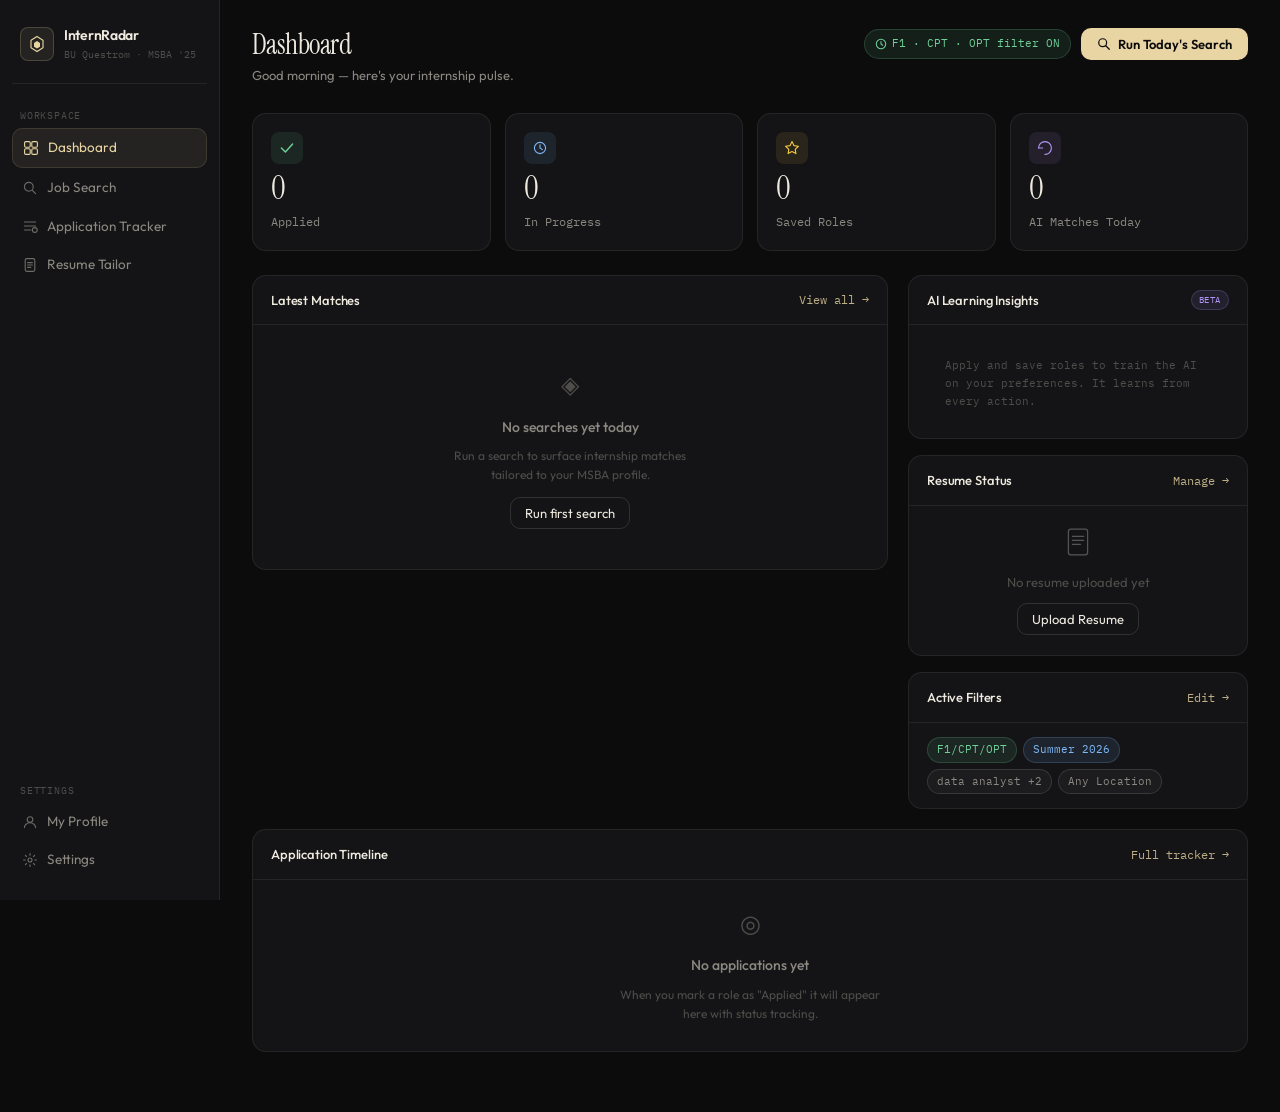
==== index.html @ 654e5e4c "Initial folder upload" ====
<!DOCTYPE html>
<html lang="en">
<head>
<meta charset="UTF-8">
<meta name="viewport" content="width=device-width, initial-scale=1.0">
<title>InternRadar — BU Questrom</title>
<link rel="preconnect" href="https://fonts.googleapis.com">
<link href="https://fonts.googleapis.com/css2?family=Instrument+Serif:ital@0;1&family=IBM+Plex+Mono:wght@400;500&family=Outfit:wght@300;400;500;600&display=swap" rel="stylesheet">
<link rel="stylesheet" href="css/app.css">
</head>
<body>
<div id="app">
  <!-- Sidebar Nav -->
  <nav class="sidebar" id="sidebar">
    <div class="sidebar-logo">
      <div class="logo-hex">
        <svg viewBox="0 0 24 24" width="18" height="18" fill="none"><path d="M12 2L20 7V17L12 22L4 17V7L12 2Z" stroke="currentColor" stroke-width="1.5"/><path d="M12 8L16 10.5V15.5L12 18L8 15.5V10.5L12 8Z" fill="currentColor"/></svg>
      </div>
      <div>
        <div class="logo-name">InternRadar</div>
        <div class="logo-sub">BU Questrom · MSBA '25</div>
      </div>
    </div>

    <div class="nav-section-label">Workspace</div>
    <a href="index.html" class="nav-item active" data-page="dashboard">
      <svg viewBox="0 0 20 20" width="16" height="16" fill="none"><rect x="2" y="2" width="7" height="7" rx="1.5" stroke="currentColor" stroke-width="1.4"/><rect x="11" y="2" width="7" height="7" rx="1.5" stroke="currentColor" stroke-width="1.4"/><rect x="2" y="11" width="7" height="7" rx="1.5" stroke="currentColor" stroke-width="1.4"/><rect x="11" y="11" width="7" height="7" rx="1.5" stroke="currentColor" stroke-width="1.4"/></svg>
      Dashboard
    </a>
    <a href="pages/search.html" class="nav-item" data-page="search">
      <svg viewBox="0 0 20 20" width="16" height="16" fill="none"><circle cx="8.5" cy="8.5" r="5.5" stroke="currentColor" stroke-width="1.4"/><path d="M13 13L17 17" stroke="currentColor" stroke-width="1.4" stroke-linecap="round"/></svg>
      Job Search
    </a>
    <a href="pages/tracker.html" class="nav-item" data-page="tracker">
      <svg viewBox="0 0 20 20" width="16" height="16" fill="none"><path d="M3 5h14M3 10h14M3 15h8" stroke="currentColor" stroke-width="1.4" stroke-linecap="round"/><circle cx="16" cy="15" r="3" stroke="currentColor" stroke-width="1.4"/></svg>
      Application Tracker
    </a>
    <a href="pages/resume.html" class="nav-item" data-page="resume">
      <svg viewBox="0 0 20 20" width="16" height="16" fill="none"><rect x="4" y="2" width="12" height="16" rx="2" stroke="currentColor" stroke-width="1.4"/><path d="M7 7h6M7 10h6M7 13h4" stroke="currentColor" stroke-width="1.4" stroke-linecap="round"/></svg>
      Resume Tailor
    </a>

    <div class="nav-section-label" style="margin-top:auto">Settings</div>
    <a href="pages/profile.html" class="nav-item" data-page="profile">
      <svg viewBox="0 0 20 20" width="16" height="16" fill="none"><circle cx="10" cy="7" r="3.5" stroke="currentColor" stroke-width="1.4"/><path d="M3 17c0-3.314 3.134-6 7-6s7 2.686 7 6" stroke="currentColor" stroke-width="1.4" stroke-linecap="round"/></svg>
      My Profile
    </a>
    <a href="pages/settings.html" class="nav-item" data-page="settings">
      <svg viewBox="0 0 20 20" width="16" height="16" fill="none"><circle cx="10" cy="10" r="2.5" stroke="currentColor" stroke-width="1.4"/><path d="M10 2v2M10 16v2M2 10h2M16 10h2M4.22 4.22l1.42 1.42M14.36 14.36l1.42 1.42M4.22 15.78l1.42-1.42M14.36 5.64l1.42-1.42" stroke="currentColor" stroke-width="1.4" stroke-linecap="round"/></svg>
      Settings
    </a>
  </nav>

  <!-- Main content -->
  <main class="main-content">
    <div class="topbar">
      <div>
        <h1 class="page-title">Dashboard</h1>
        <p class="page-sub" id="greeting-text">Good morning — here's your internship pulse.</p>
      </div>
      <div class="topbar-actions">
        <div class="visa-badge">
          <svg viewBox="0 0 14 14" width="12" height="12" fill="none"><circle cx="7" cy="7" r="5.5" stroke="currentColor" stroke-width="1.2"/><path d="M7 4v3l2 1.5" stroke="currentColor" stroke-width="1.2" stroke-linecap="round"/></svg>
          F1 · CPT · OPT filter ON
        </div>
        <button class="btn-primary" onclick="window.location='pages/search.html'">
          <svg viewBox="0 0 16 16" width="14" height="14" fill="none"><circle cx="6.5" cy="6.5" r="4.5" stroke="currentColor" stroke-width="1.4"/><path d="M10 10L14 14" stroke="currentColor" stroke-width="1.4" stroke-linecap="round"/></svg>
          Run Today's Search
        </button>
      </div>
    </div>

    <!-- Stats grid -->
    <div class="stats-grid" id="stats-grid">
      <div class="stat-card">
        <div class="stat-icon green">
          <svg viewBox="0 0 20 20" width="16" height="16" fill="none"><path d="M3 10l5 5L17 5" stroke="currentColor" stroke-width="1.8" stroke-linecap="round" stroke-linejoin="round"/></svg>
        </div>
        <div class="stat-value" id="stat-applied">0</div>
        <div class="stat-label">Applied</div>
      </div>
      <div class="stat-card">
        <div class="stat-icon blue">
          <svg viewBox="0 0 20 20" width="16" height="16" fill="none"><circle cx="10" cy="10" r="7" stroke="currentColor" stroke-width="1.4"/><path d="M10 6v4l3 2" stroke="currentColor" stroke-width="1.4" stroke-linecap="round"/></svg>
        </div>
        <div class="stat-value" id="stat-pending">0</div>
        <div class="stat-label">In Progress</div>
      </div>
      <div class="stat-card">
        <div class="stat-icon amber">
          <svg viewBox="0 0 20 20" width="16" height="16" fill="none"><path d="M10 2l2.4 5 5.6.8-4 3.9.9 5.3L10 14.5l-4.9 2.5.9-5.3L2 7.8l5.6-.8L10 2z" stroke="currentColor" stroke-width="1.4" stroke-linejoin="round"/></svg>
        </div>
        <div class="stat-value" id="stat-saved">0</div>
        <div class="stat-label">Saved Roles</div>
      </div>
      <div class="stat-card">
        <div class="stat-icon purple">
          <svg viewBox="0 0 20 20" width="16" height="16" fill="none"><path d="M2 10C2 5.58 5.58 2 10 2s8 3.58 8 8-3.58 8-8 8" stroke="currentColor" stroke-width="1.4" stroke-linecap="round"/><path d="M2 10h5" stroke="currentColor" stroke-width="1.4" stroke-linecap="round"/></svg>
        </div>
        <div class="stat-value" id="stat-matches">0</div>
        <div class="stat-label">AI Matches Today</div>
      </div>
    </div>

    <!-- Two column layout -->
    <div class="dashboard-grid">

      <!-- Recent jobs -->
      <div class="panel">
        <div class="panel-header">
          <span class="panel-title">Latest Matches</span>
          <a href="pages/search.html" class="panel-link">View all →</a>
        </div>
        <div id="recent-jobs">
          <div class="empty-state">
            <div class="empty-icon">◈</div>
            <div class="empty-title">No searches yet today</div>
            <div class="empty-desc">Run a search to surface internship matches tailored to your MSBA profile.</div>
            <button class="btn-secondary" onclick="window.location='pages/search.html'">Run first search</button>
          </div>
        </div>
      </div>

      <!-- Right column -->
      <div class="right-col">

        <!-- Learning insight -->
        <div class="panel" id="learning-panel">
          <div class="panel-header">
            <span class="panel-title">AI Learning Insights</span>
            <span class="badge-new">BETA</span>
          </div>
          <div id="learning-content">
            <div class="insight-placeholder">
              <div class="insight-bar" style="width:85%"><span>Data Analytics</span><span>85%</span></div>
              <div class="insight-bar" style="width:70%"><span>Business Intelligence</span><span>70%</span></div>
              <div class="insight-bar" style="width:55%"><span>Strategy / Ops</span><span>55%</span></div>
              <div class="insight-note">Apply to more roles to improve these preferences.</div>
            </div>
          </div>
        </div>

        <!-- Resume status -->
        <div class="panel">
          <div class="panel-header">
            <span class="panel-title">Resume Status</span>
            <a href="pages/resume.html" class="panel-link">Manage →</a>
          </div>
          <div id="resume-status-widget">
            <div class="resume-empty">
              <svg viewBox="0 0 40 40" width="32" height="32" fill="none" style="margin-bottom:8px;opacity:0.3"><rect x="8" y="4" width="24" height="32" rx="3" stroke="currentColor" stroke-width="1.5"/><path d="M13 13h14M13 18h14M13 23h10" stroke="currentColor" stroke-width="1.5" stroke-linecap="round"/></svg>
              <div style="font-size:13px;color:var(--text3)">No resume uploaded yet</div>
              <button class="btn-secondary" style="margin-top:10px" onclick="window.location='pages/resume.html'">Upload Resume</button>
            </div>
          </div>
        </div>

        <!-- Quick filters reminder -->
        <div class="panel filter-summary-panel">
          <div class="panel-header"><span class="panel-title">Active Filters</span><a href="pages/settings.html" class="panel-link">Edit →</a></div>
          <div class="filter-tags" id="filter-tags">
            <span class="ftag ftag-green">F1/CPT/OPT</span>
            <span class="ftag ftag-blue">Summer 2026</span>
            <span class="ftag" id="ftag-roles">All Roles</span>
            <span class="ftag" id="ftag-loc">Any Location</span>
          </div>
        </div>

      </div>
    </div>

    <!-- Application timeline -->
    <div class="panel" style="margin-top:20px">
      <div class="panel-header">
        <span class="panel-title">Application Timeline</span>
        <a href="pages/tracker.html" class="panel-link">Full tracker →</a>
      </div>
      <div id="timeline-empty" class="empty-state" style="padding:24px">
        <div class="empty-icon">◎</div>
        <div class="empty-title">No applications yet</div>
        <div class="empty-desc">When you mark a role as "Applied" it will appear here with status tracking.</div>
      </div>
      <div id="timeline-entries" style="display:none"></div>
    </div>

  </main>
</div>

<script src="js/storage.js"></script>
<script src="js/app.js"></script>
<script>
  initDashboard();
</script>
</body>
</html>
---- css/app.css ----
/* =============================================
   InternRadar — Design System
   Dark editorial theme with warm accents
   ============================================= */

*, *::before, *::after { box-sizing: border-box; margin: 0; padding: 0; }

:root {
  --bg:        #0c0c0d;
  --surface:   #141416;
  --surface2:  #1c1c1f;
  --surface3:  #242428;
  --border:    rgba(255,255,255,0.07);
  --border2:   rgba(255,255,255,0.12);
  --border3:   rgba(255,255,255,0.18);

  --text:      #eeeae0;
  --text2:     #8a8880;
  --text3:     #4e4d4a;

  --accent:    #e8d5a3;
  --accent-bg: rgba(232,213,163,0.08);
  --accent-bg2:rgba(232,213,163,0.04);

  --green:     #6fcf97;
  --green-bg:  rgba(111,207,151,0.10);
  --blue:      #7eb8f7;
  --blue-bg:   rgba(126,184,247,0.10);
  --amber:     #f5c842;
  --amber-bg:  rgba(245,200,66,0.10);
  --purple:    #b097f7;
  --purple-bg: rgba(176,151,247,0.10);
  --red:       #f47c7c;
  --red-bg:    rgba(244,124,124,0.10);

  --sidebar-w: 220px;
  --radius:    10px;
  --radius-lg: 14px;
  --radius-xl: 20px;

  --font-body:  'Outfit', sans-serif;
  --font-serif: 'Instrument Serif', serif;
  --font-mono:  'IBM Plex Mono', monospace;
}

html, body { height: 100%; }
body {
  font-family: var(--font-body);
  background: var(--bg);
  color: var(--text);
  font-size: 14px;
  line-height: 1.6;
  -webkit-font-smoothing: antialiased;
}

#app { display: flex; min-height: 100vh; }

.sidebar {
  width: var(--sidebar-w);
  min-height: 100vh;
  background: var(--surface);
  border-right: 1px solid var(--border);
  display: flex;
  flex-direction: column;
  padding: 20px 12px;
  position: fixed;
  top: 0; left: 0; bottom: 0;
  z-index: 50;
}
.sidebar-logo {
  display: flex;
  align-items: center;
  gap: 10px;
  padding: 4px 8px 20px;
  border-bottom: 1px solid var(--border);
  margin-bottom: 16px;
}
.logo-hex {
  width: 34px; height: 34px;
  background: var(--accent-bg);
  border: 1px solid rgba(232,213,163,0.2);
  border-radius: 8px;
  display: flex; align-items: center; justify-content: center;
  color: var(--accent);
  flex-shrink: 0;
}
.logo-name { font-size: 14px; font-weight: 600; letter-spacing: -0.02em; }
.logo-sub  { font-size: 10px; font-family: var(--font-mono); color: var(--text3); margin-top: 1px; }

.nav-section-label {
  font-size: 10px; font-family: var(--font-mono); color: var(--text3);
  letter-spacing: 0.08em; text-transform: uppercase;
  padding: 0 8px; margin: 8px 0 4px;
}
.nav-item {
  display: flex; align-items: center; gap: 9px;
  padding: 8px 10px; border-radius: var(--radius);
  color: var(--text2); text-decoration: none;
  font-size: 13.5px; font-weight: 400;
  transition: all 0.13s; margin-bottom: 1px;
}
.nav-item:hover { background: var(--surface2); color: var(--text); }
.nav-item.active { background: var(--accent-bg); color: var(--accent); border: 1px solid rgba(232,213,163,0.12); }
.nav-item svg { flex-shrink: 0; opacity: 0.75; }
.nav-item.active svg { opacity: 1; }

.main-content {
  margin-left: var(--sidebar-w);
  flex: 1;
  padding: 28px 32px 60px;
  max-width: calc(100vw - var(--sidebar-w));
}

.topbar {
  display: flex; align-items: flex-start; justify-content: space-between;
  margin-bottom: 28px; gap: 16px; flex-wrap: wrap;
}
.page-title {
  font-family: var(--font-serif);
  font-size: 28px; font-weight: 400;
  letter-spacing: -0.02em; line-height: 1.2;
}
.page-sub { font-size: 13px; color: var(--text2); margin-top: 3px; }
.topbar-actions { display: flex; align-items: center; gap: 10px; flex-shrink: 0; flex-wrap: wrap; }

.visa-badge {
  display: flex; align-items: center; gap: 5px;
  font-size: 11px; font-family: var(--font-mono);
  color: var(--green); background: var(--green-bg);
  border: 1px solid rgba(111,207,151,0.2);
  padding: 5px 10px; border-radius: 20px;
}
.badge-new {
  font-size: 9px; font-family: var(--font-mono); letter-spacing: 0.06em;
  color: var(--purple); background: var(--purple-bg);
  border: 1px solid rgba(176,151,247,0.2);
  padding: 2px 7px; border-radius: 10px;
}

.btn-primary {
  display: inline-flex; align-items: center; gap: 7px;
  padding: 8px 16px; background: var(--accent); color: #0c0c0d;
  border: none; border-radius: var(--radius);
  font-family: var(--font-body); font-size: 13px; font-weight: 600;
  cursor: pointer; transition: opacity 0.13s, transform 0.1s; white-space: nowrap;
}
.btn-primary:hover { opacity: 0.85; }
.btn-primary:active { transform: scale(0.98); }
.btn-primary:disabled { opacity: 0.4; cursor: not-allowed; }

.btn-secondary {
  display: inline-flex; align-items: center; gap: 7px;
  padding: 7px 14px; background: transparent; color: var(--text);
  border: 1px solid var(--border2); border-radius: var(--radius);
  font-family: var(--font-body); font-size: 13px; font-weight: 400;
  cursor: pointer; transition: all 0.13s; white-space: nowrap;
}
.btn-secondary:hover { border-color: var(--border3); background: var(--surface2); }
.btn-secondary:active { transform: scale(0.98); }

.btn-ghost {
  display: inline-flex; align-items: center; gap: 6px;
  padding: 6px 12px; background: transparent; color: var(--text2);
  border: none; border-radius: var(--radius);
  font-family: var(--font-body); font-size: 12px; cursor: pointer; transition: all 0.13s;
}
.btn-ghost:hover { background: var(--surface2); color: var(--text); }

.stats-grid {
  display: grid; grid-template-columns: repeat(4, 1fr);
  gap: 14px; margin-bottom: 24px;
}
.stat-card {
  background: var(--surface); border: 1px solid var(--border);
  border-radius: var(--radius-lg); padding: 18px;
  display: flex; flex-direction: column; gap: 8px;
}
.stat-icon { width: 32px; height: 32px; border-radius: 8px; display: flex; align-items: center; justify-content: center; }
.stat-icon.green  { background: var(--green-bg);  color: var(--green);  }
.stat-icon.blue   { background: var(--blue-bg);   color: var(--blue);   }
.stat-icon.amber  { background: var(--amber-bg);  color: var(--amber);  }
.stat-icon.purple { background: var(--purple-bg); color: var(--purple); }
.stat-value { font-family: var(--font-serif); font-size: 32px; line-height: 1; }
.stat-label { font-size: 12px; color: var(--text2); font-family: var(--font-mono); }

.dashboard-grid { display: grid; grid-template-columns: 1fr 340px; gap: 20px; align-items: start; }
.right-col { display: flex; flex-direction: column; gap: 16px; }

.panel { background: var(--surface); border: 1px solid var(--border); border-radius: var(--radius-lg); overflow: hidden; }
.panel-header {
  display: flex; align-items: center; justify-content: space-between;
  padding: 14px 18px; border-bottom: 1px solid var(--border);
}
.panel-title { font-size: 13px; font-weight: 500; letter-spacing: -0.01em; }
.panel-link { font-size: 12px; font-family: var(--font-mono); color: var(--accent); text-decoration: none; opacity: 0.8; }
.panel-link:hover { opacity: 1; }

.empty-state { display: flex; flex-direction: column; align-items: center; text-align: center; padding: 40px 24px; gap: 8px; }
.empty-icon  { font-size: 24px; color: var(--text3); margin-bottom: 4px; }
.empty-title { font-size: 14px; font-weight: 500; color: var(--text2); }
.empty-desc  { font-size: 12px; color: var(--text3); max-width: 260px; line-height: 1.6; margin-bottom: 4px; }

.insight-placeholder { padding: 14px 18px; }
.insight-bar {
  display: flex; align-items: center; justify-content: space-between;
  font-size: 12px; color: var(--text2); margin-bottom: 14px; position: relative;
  padding-bottom: 6px;
}
.insight-bar-track {
  position: absolute; left: 0; bottom: 0;
  height: 2px; background: var(--surface3); border-radius: 2px; width: 100%;
}
.insight-bar-fill {
  position: absolute; left: 0; bottom: 0;
  height: 2px; background: var(--accent); border-radius: 2px; opacity: 0.5;
}
.insight-note { font-size: 11px; font-family: var(--font-mono); color: var(--text3); margin-top: 4px; }

.filter-tags { display: flex; flex-wrap: wrap; gap: 6px; padding: 14px 18px; }
.ftag { font-size: 11px; font-family: var(--font-mono); padding: 3px 9px; border-radius: 20px; background: var(--surface2); border: 1px solid var(--border2); color: var(--text2); }
.ftag-green { background: var(--green-bg); border-color: rgba(111,207,151,0.2); color: var(--green); }
.ftag-blue  { background: var(--blue-bg);  border-color: rgba(126,184,247,0.2);  color: var(--blue);  }

.job-card { background: var(--surface); border: 1px solid var(--border); border-radius: var(--radius-lg); padding: 18px 20px; transition: border-color 0.14s; }
.job-card:hover { border-color: var(--border3); }
.job-card-top { display: flex; align-items: flex-start; justify-content: space-between; gap: 12px; margin-bottom: 8px; }
.job-co { font-size: 11px; font-family: var(--font-mono); color: var(--accent); margin-bottom: 3px; letter-spacing: 0.03em; }
.job-title-text { font-size: 15px; font-weight: 500; line-height: 1.3; }
.match-pill { flex-shrink: 0; font-size: 10px; font-family: var(--font-mono); padding: 3px 8px; border-radius: 20px; white-space: nowrap; }
.match-high   { background: var(--green-bg);  color: var(--green);  border: 1px solid rgba(111,207,151,0.2); }
.match-medium { background: var(--blue-bg);   color: var(--blue);   border: 1px solid rgba(126,184,247,0.2); }
.match-new    { background: var(--amber-bg);  color: var(--amber);  border: 1px solid rgba(245,200,66,0.2);  }

.job-meta-row { display: flex; flex-wrap: wrap; gap: 6px; margin: 8px 0; }
.meta-chip { font-size: 11px; font-family: var(--font-mono); color: var(--text3); background: var(--surface2); border: 1px solid var(--border); padding: 2px 8px; border-radius: 5px; }
.meta-chip.visa-ok { color: var(--green); background: var(--green-bg); border-color: rgba(111,207,151,0.15); }
.job-summary { font-size: 13px; color: var(--text2); line-height: 1.65; margin: 8px 0; }
.job-skills-row { display: flex; flex-wrap: wrap; gap: 5px; margin: 8px 0; }
.skill-tag { font-size: 11px; font-family: var(--font-mono); background: var(--surface3); color: var(--text2); padding: 2px 7px; border-radius: 4px; }
.job-card-footer { display: flex; align-items: center; justify-content: space-between; margin-top: 12px; padding-top: 12px; border-top: 1px solid var(--border); }
.job-source-label { font-size: 11px; font-family: var(--font-mono); color: var(--text3); }
.job-actions { display: flex; gap: 6px; }

.btn-save { font-size: 11px; font-family: var(--font-mono); padding: 5px 10px; border: 1px solid var(--border2); border-radius: 6px; background: transparent; color: var(--text2); cursor: pointer; transition: all 0.12s; }
.btn-save:hover { border-color: var(--amber); color: var(--amber); }
.btn-save.saved { border-color: var(--amber); color: var(--amber); background: var(--amber-bg); }
.btn-apply { font-size: 11px; font-family: var(--font-mono); padding: 5px 12px; border: 1px solid var(--border2); border-radius: 6px; background: transparent; color: var(--text); cursor: pointer; transition: all 0.12s; text-decoration: none; display: inline-flex; align-items: center; gap: 4px; }
.btn-apply:hover { border-color: var(--accent); color: var(--accent); }
.btn-tailor { font-size: 11px; font-family: var(--font-mono); padding: 5px 10px; border: 1px solid rgba(176,151,247,0.2); border-radius: 6px; background: var(--purple-bg); color: var(--purple); cursor: pointer; transition: all 0.12s; }
.btn-tailor:hover { opacity: 0.8; }

.field-group { display: flex; flex-direction: column; gap: 5px; margin-bottom: 16px; }
.field-label { font-size: 11px; font-family: var(--font-mono); color: var(--text3); letter-spacing: 0.06em; text-transform: uppercase; }
.field-input, .field-select, .field-textarea { width: 100%; background: var(--surface2); border: 1px solid var(--border2); border-radius: var(--radius); padding: 9px 12px; color: var(--text); font-family: var(--font-body); font-size: 13px; outline: none; transition: border-color 0.13s; resize: none; }
.field-input:focus, .field-select:focus, .field-textarea:focus { border-color: var(--accent); }
.field-select option { background: var(--surface2); }

.chip-group { display: flex; flex-wrap: wrap; gap: 6px; margin-top: 6px; }
.chip { font-size: 12px; font-family: var(--font-mono); padding: 4px 11px; border-radius: 20px; border: 1px solid var(--border2); background: transparent; color: var(--text2); cursor: pointer; transition: all 0.12s; }
.chip:hover { border-color: var(--border3); color: var(--text); }
.chip.active { background: var(--accent-bg); border-color: rgba(232,213,163,0.25); color: var(--accent); }

.loading-wrap { display: none; padding: 48px; text-align: center; }
.loading-wrap.show { display: block; }
.spinner { width: 32px; height: 32px; border: 2px solid var(--border2); border-top-color: var(--accent); border-radius: 50%; animation: spin 0.75s linear infinite; margin: 0 auto 14px; }
@keyframes spin { to { transform: rotate(360deg); } }
.loading-msg { font-size: 13px; color: var(--text2); }
.loading-ticker { font-size: 11px; font-family: var(--font-mono); color: var(--text3); margin-top: 6px; min-height: 16px; }

.tracker-table { width: 100%; border-collapse: collapse; }
.tracker-table th { font-size: 11px; font-family: var(--font-mono); color: var(--text3); letter-spacing: 0.05em; text-transform: uppercase; padding: 10px 16px; text-align: left; border-bottom: 1px solid var(--border); background: var(--surface2); }
.tracker-table td { padding: 12px 16px; font-size: 13px; color: var(--text2); border-bottom: 1px solid var(--border); vertical-align: middle; }
.tracker-table tr:last-child td { border-bottom: none; }
.tracker-table tr:hover td { background: var(--surface2); }

.status-pill { display: inline-block; font-size: 10px; font-family: var(--font-mono); padding: 3px 8px; border-radius: 20px; }
.status-applied   { background: var(--blue-bg);   color: var(--blue);   border: 1px solid rgba(126,184,247,0.2); }
.status-saved     { background: var(--amber-bg);  color: var(--amber);  border: 1px solid rgba(245,200,66,0.2);  }
.status-interview { background: var(--purple-bg); color: var(--purple); border: 1px solid rgba(176,151,247,0.2); }
.status-rejected  { background: var(--red-bg);    color: var(--red);    border: 1px solid rgba(244,124,124,0.2); }
.status-offer     { background: var(--green-bg);  color: var(--green);  border: 1px solid rgba(111,207,151,0.2); }

.drop-zone { border: 2px dashed var(--border2); border-radius: var(--radius-lg); padding: 48px 24px; text-align: center; cursor: pointer; transition: all 0.2s; }
.drop-zone:hover, .drop-zone.drag-over { border-color: var(--accent); background: var(--accent-bg2); }
.drop-zone-icon { font-size: 32px; color: var(--text3); margin-bottom: 12px; }
.drop-zone-title { font-size: 15px; font-weight: 500; margin-bottom: 6px; }
.drop-zone-sub { font-size: 12px; color: var(--text3); }

.tailored-resume-output { background: var(--surface2); border: 1px solid var(--border); border-radius: var(--radius); padding: 20px; font-size: 12px; line-height: 1.8; color: var(--text2); white-space: pre-wrap; font-family: var(--font-mono); max-height: 500px; overflow-y: auto; }

.search-layout { display: grid; grid-template-columns: 260px 1fr; gap: 24px; align-items: start; }
.search-sidebar { background: var(--surface); border: 1px solid var(--border); border-radius: var(--radius-lg); padding: 18px; position: sticky; top: 20px; }
.search-sidebar-title { font-size: 12px; font-family: var(--font-mono); color: var(--text3); letter-spacing: 0.06em; text-transform: uppercase; margin-bottom: 14px; }
.jobs-list { display: flex; flex-direction: column; gap: 14px; }

.error-banner { background: var(--red-bg); border: 1px solid rgba(244,124,124,0.2); border-radius: var(--radius); padding: 12px 16px; color: var(--red); font-size: 13px; margin-bottom: 16px; display: none; }
.error-banner.show { display: block; }

.modal-backdrop { position: fixed; inset: 0; background: rgba(0,0,0,0.65); z-index: 200; display: none; align-items: center; justify-content: center; padding: 24px; }
.modal-backdrop.show { display: flex; }
.modal { background: var(--surface); border: 1px solid var(--border2); border-radius: var(--radius-xl); padding: 28px; max-width: 680px; width: 100%; max-height: 85vh; overflow-y: auto; position: relative; }
.modal-title { font-family: var(--font-serif); font-size: 22px; margin-bottom: 6px; }
.modal-sub { font-size: 13px; color: var(--text2); margin-bottom: 20px; }
.modal-close { position: absolute; top: 18px; right: 18px; background: none; border: none; color: var(--text2); cursor: pointer; font-size: 20px; line-height: 1; }
.modal-footer { display: flex; gap: 10px; justify-content: flex-end; margin-top: 20px; padding-top: 16px; border-top: 1px solid var(--border); }

.resume-uploaded-card { display: flex; align-items: center; gap: 14px; padding: 14px; background: var(--green-bg); border: 1px solid rgba(111,207,151,0.2); border-radius: var(--radius); }
.resume-file-name { font-size: 13px; font-weight: 500; color: var(--green); }
.resume-file-size { font-size: 11px; font-family: var(--font-mono); color: var(--text3); }
.resume-empty { text-align: center; padding: 20px 14px; }

.api-setup-banner { background: var(--amber-bg); border: 1px solid rgba(245,200,66,0.2); border-radius: var(--radius); padding: 14px 18px; font-size: 13px; color: var(--amber); margin-bottom: 20px; display: flex; align-items: flex-start; gap: 10px; }

.profile-grid { display: grid; grid-template-columns: 1fr 1fr; gap: 20px; }
.section-card { background: var(--surface); border: 1px solid var(--border); border-radius: var(--radius-lg); padding: 22px; }
.section-card-title { font-size: 13px; font-weight: 500; margin-bottom: 16px; display: flex; align-items: center; gap: 8px; }

.section-divider { border: none; border-top: 1px solid var(--border); margin: 20px 0; }

@media (max-width: 900px) {
  .sidebar { display: none; }
  .main-content { margin-left: 0; }
  .stats-grid { grid-template-columns: repeat(2, 1fr); }
  .dashboard-grid { grid-template-columns: 1fr; }
  .search-layout { grid-template-columns: 1fr; }
  .profile-grid { grid-template-columns: 1fr; }
}
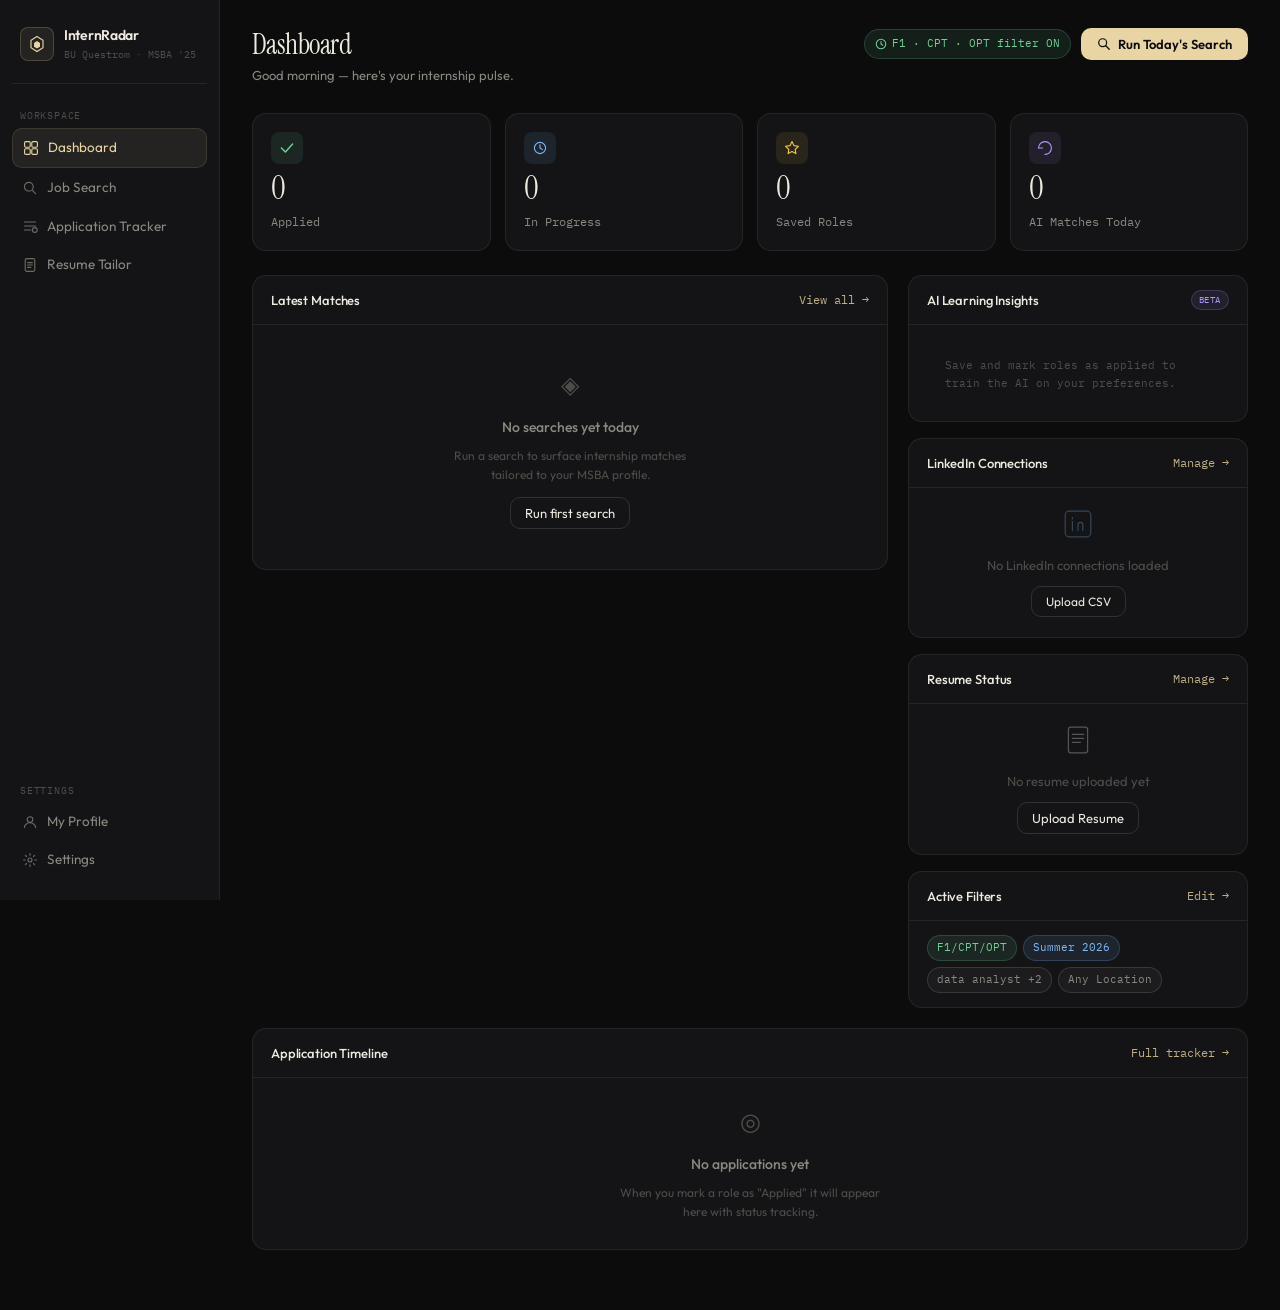
==== commit 9730f50a: "Folder upload v2" ====
--- a/index.html
+++ b/index.html
@@ -140,6 +140,21 @@
           </div>
         </div>
 
+        <!-- LinkedIn connections -->
+        <div class="panel">
+          <div class="panel-header">
+            <span class="panel-title">LinkedIn Connections</span>
+            <a href="pages/profile.html#linkedin" class="panel-link">Manage →</a>
+          </div>
+          <div id="linkedin-widget">
+            <div class="resume-empty">
+              <svg viewBox="0 0 40 40" width="32" height="32" fill="none" style="margin-bottom:8px;opacity:0.3;color:var(--blue)"><rect x="4" y="4" width="32" height="32" rx="5" stroke="currentColor" stroke-width="1.5"/><path d="M13 17v11M13 12v1.5M20 28v-7c0-1.7 1.3-3 3-3s3 1.3 3 3v7M26 28v-7" stroke="currentColor" stroke-width="1.5" stroke-linecap="round"/></svg>
+              <div style="font-size:13px;color:var(--text3)">No connections loaded yet</div>
+              <button class="btn-secondary" style="margin-top:10px" onclick="window.location='pages/profile.html#linkedin'">Upload LinkedIn CSV</button>
+            </div>
+          </div>
+        </div>
+
         <!-- Resume status -->
         <div class="panel">
           <div class="panel-header">
